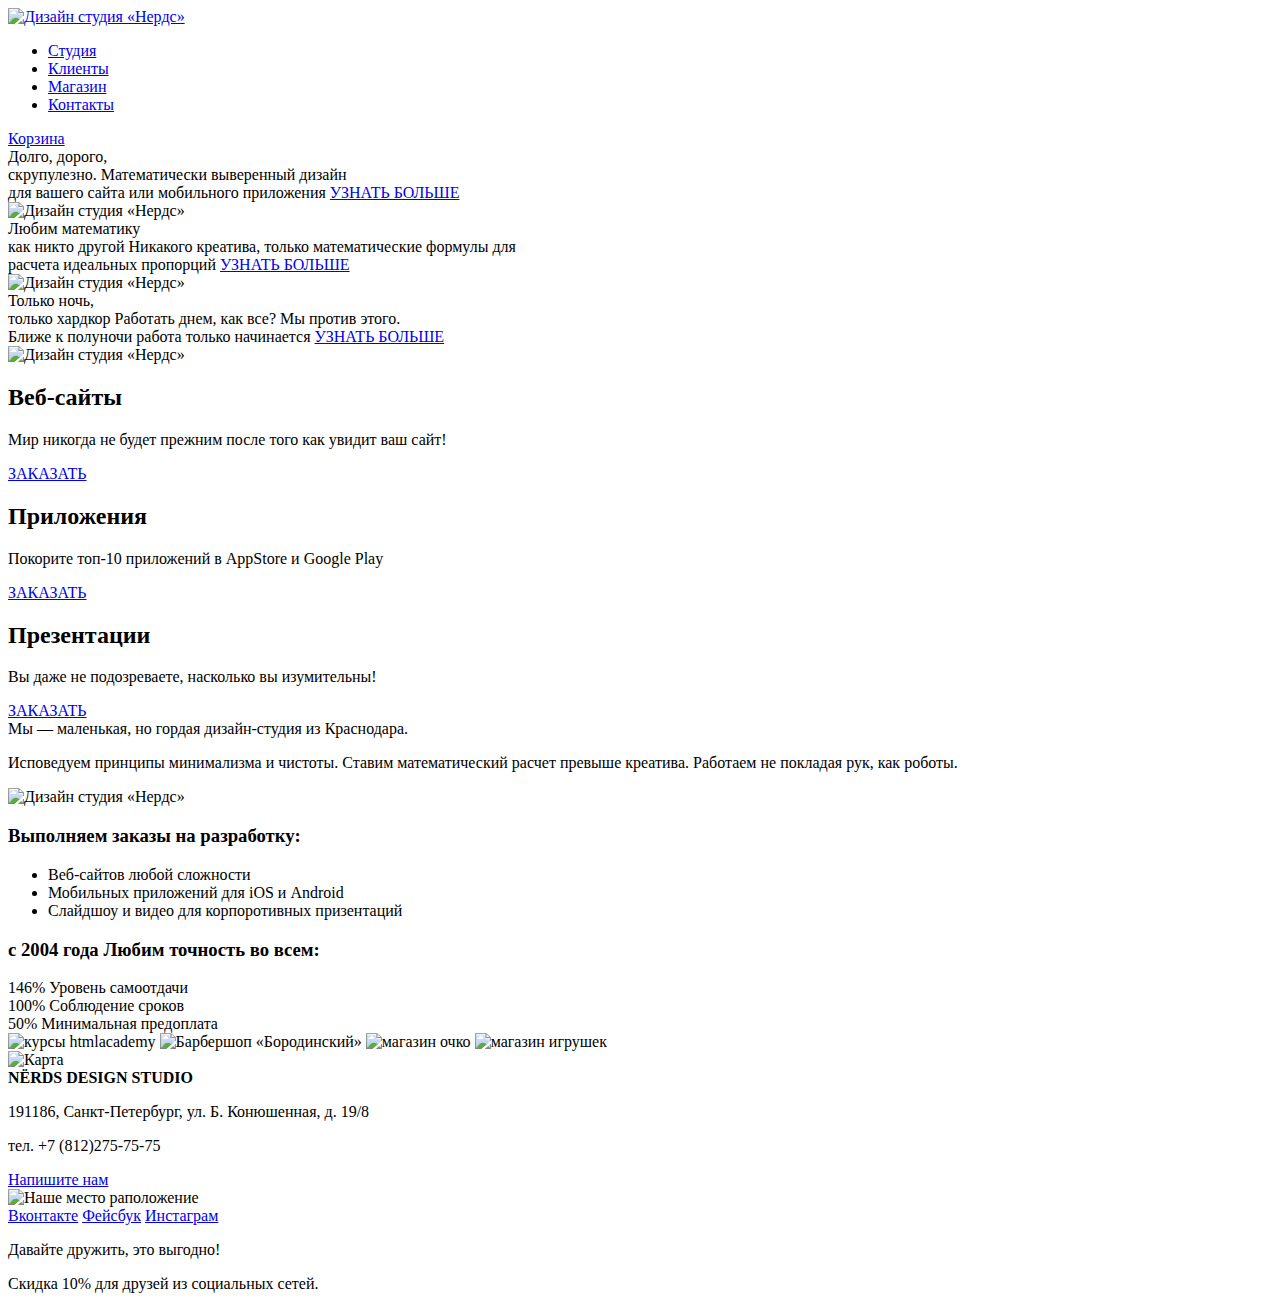
==== index.html @ 95d85dd5 "Разметка личного проекта #4 с исправлениями" ====
<!DOCTYPE html>
	<html lang="ru">
		<head>
			<meta charset="utf-8">
			<title>Нердс</title>
		</head>
		<body>


			<header class="main-header"> 
        <div class="conteiner">
          <div class="main-header-top">
            <div class="catalog-logo">
              <a href="#">
                <img src="img/main-logo.png" width="160" height="65" alt="Дизайн студия «Нердс»">
              </a>

            </div>
            <nav class="main-navigation"> 
              <ul>
                <li>
                  <a href="#">Студия </a>
                </li>
                <li>
                  <a href="#">Клиенты</a>
                </li>
                <li>
                  <a href="#"> Магазин</a>
                </li>
                <li>
                  <a href="#">Контакты </a>
                </li>
              </ul>         
            </nav>
            <a class="header-basket basket" href="#">
              <span>Корзина</span>
            </a>                     
          </div>

          <div class="main-header-bottom">
            <div class="header-slider slider">
              <div class="slider-item">
                <div class="slider-text"> 
                  <span class="index-content-title" >Долго, дорого, <br> скрупулезно.</span>
                  <span class="" >Математически выверенный дизайн <br>  для вашего сайта или мобильного приложения</span>
                  <a class="btn" href="#">УЗНАТЬ БОЛЬШЕ</a>                 
                </div>
                <div class="slider-img">
                  <img src="img/main-header.png" width="760" height="431" alt="Дизайн студия «Нердс»">
                </div>
              </div> 

              <div class="slider-item">
                <div class="slider-text"> 
                  <span class="index-content-title" >Любим математику <br> как никто другой</span>
                  <span class="" >Никакого креатива, только математические формулы  для <br> расчета идеальных пропорций</span>
                  <a class="btn" href="#">УЗНАТЬ БОЛЬШЕ</a>                 
                </div>
                <div class="slider-img">
                  <img src="img/main-header.png" width="760" height="431" alt="Дизайн студия «Нердс»">
                </div>
              </div>

              <div class="slider-item">
                <div class="slider-text"> 
                  <span class="index-content-title" >Только ночь, <br> только хардкор</span>
                  <span class="" >Работать днем, как все? Мы против этого. <br> Ближе к полуночи работа только начинается</span>
                  <a class="btn" href="#">УЗНАТЬ БОЛЬШЕ</a>                 
                </div>
                <div class="slider-img">
                  <img src="img/main-header.png" width="760" height="431" alt="Дизайн студия «Нердс»">
                </div>
              </div>
            </div>                       
          </div>  

        </div>
      </header>

   


			<main class="content">
        <div class="container">

        <div class="features">
          <div class="features-item">
            <h2 class="features-title">Веб-сайты</h2>
            <p class="features-content">Мир никогда не будет прежним после того как увидит ваш сайт!</p> 
            <a class="btn" href="#">ЗАКАЗАТЬ</a>
          </div>
          <div class="features-item">
            <h2 class="features-title">Приложения</h2>
            <p class="features-content">Покорите топ-10 приложений в AppStore и Google Play</p>
            <a class="btn" href="#">ЗАКАЗАТЬ</a>
          </div>
          <div class="features-item">
            <h2 class="features-title">Презентации</h2>
            <p class="features-content">Вы даже не подозреваете,  насколько вы изумительны!</p>
            <a class="btn" href="#">ЗАКАЗАТЬ</a>
          </div>
         </div>

        <div class="promotion">

          <div class="promotion-top">
            <div class="promotion-top-left">
              <span class="promotion-title">Мы — маленькая, но гордая дизайн-студия из Краснодара.</span>
              <p class="promotion-text">Исповедуем принципы минимализма и чистоты. Ставим математический расчет превыше креатива. Работаем не покладая рук, как роботы.</p>
            </div>
            <div class="promotion-top-right  img-logo">
              <img src="img/creative-logo.png" width="360" height="208" alt="Дизайн студия «Нердс»">              
            </div> 
          </div>

          <div class="promotion-bottom">

            <div class="promotion-bottom-left">
              <h3 class="promotion-bottom-title">Выполняем заказы на разработку: </h3>
              <ul class="promotion-bottom-characteristics">
                <li>Веб-сайтов любой сложности   </li>
                <li>Мобильных приложений для iOS и Android</li>
                <li>Слайдшоу и видео для корпоротивных призентаций</li>
              </ul>               
            </div>

            <div class="promotion-bottom-right">  
              <h3 class="promotion-bottom-title">с 2004 года Любим точность во всем:</h3>
              <div class="promotion-bottom-statistics">
                <div class="statistics-item">
                  <span class="statistics-digit">146%</span>
                  <span class="statistics-text">Уровень самоотдачи</span>
                </div>
                <div class="statistics-item">
                  <span class="statistics-digit">100%</span>
                  <span class="statistics-text">Соблюдение  сроков</span>
                </div>
                <div class="statistics-item">
                  <span class="statistics-digit">50%</span>
                  <span class="statistics-text">Минимальная предоплата</span>
                </div>

                
              </div>
            </div> 

          </div>

        </div>

        <div class="projects">          
            <img src="img/htmlacademy.png" alt="курсы htmlacademy" width="260" height="180">    
          
            <img src="img/borodinski.png" alt="Барбершоп «Бородинский»" width="260" height="180">          
          
            <img src="img/pink.png" alt="магазин очко" width="260" height="180">         
         
            <img src="img/mishka.png" alt="магазин игрушек" width="260" height="180">
         
        </div>
        

				</div>
    	</main>


			<footer class="main-footer">
        <div class="main-footer-top">
          <div class="footer-map">
            <img src="img/foto17" alt="Карта" width="1440" height="415">
          </div> 
          <div class="footer-adresse">
            <div class="conteiner">
              <b class="footer-adresse-name">NЁRDS DESIGN STUDIO</b>
              <p class="footer-adresse-street">191186, Санкт-Петербург,  ул. Б. Конюшенная, д. 19/8</p>
              <p class="footer-adresse-phone">  тел. +7 (812)275-75-75</p>
              <a href="#" class="btn">Напишите нам</a>
            </div>
          </div>
          <div class="footer-mark">
            <img src="img/foto100" alt="Наше место раположение" width="155" height="190">
          </div>        
        </div>

        <div class="main-footer-bottom">
          <div class="container">     
             <div class="footer-social">        
                <a class="social-btn social-btn-vk" href="#">Вконтакте</a>
                <a class="social-btn social-btn-fb" href="#">Фейсбук</a>
                <a class="social-btn social-btn-inst" href="#">Инстаграм</a>
             </div>
             <div class="footer-tagline">
                <p>Давайте дружить, это выгодно!</p>
                <p>Скидка 10% для друзей из социальных сетей.</p>           
             </div>
          </div>
        </div>
      </footer>

		</body>
	</html>
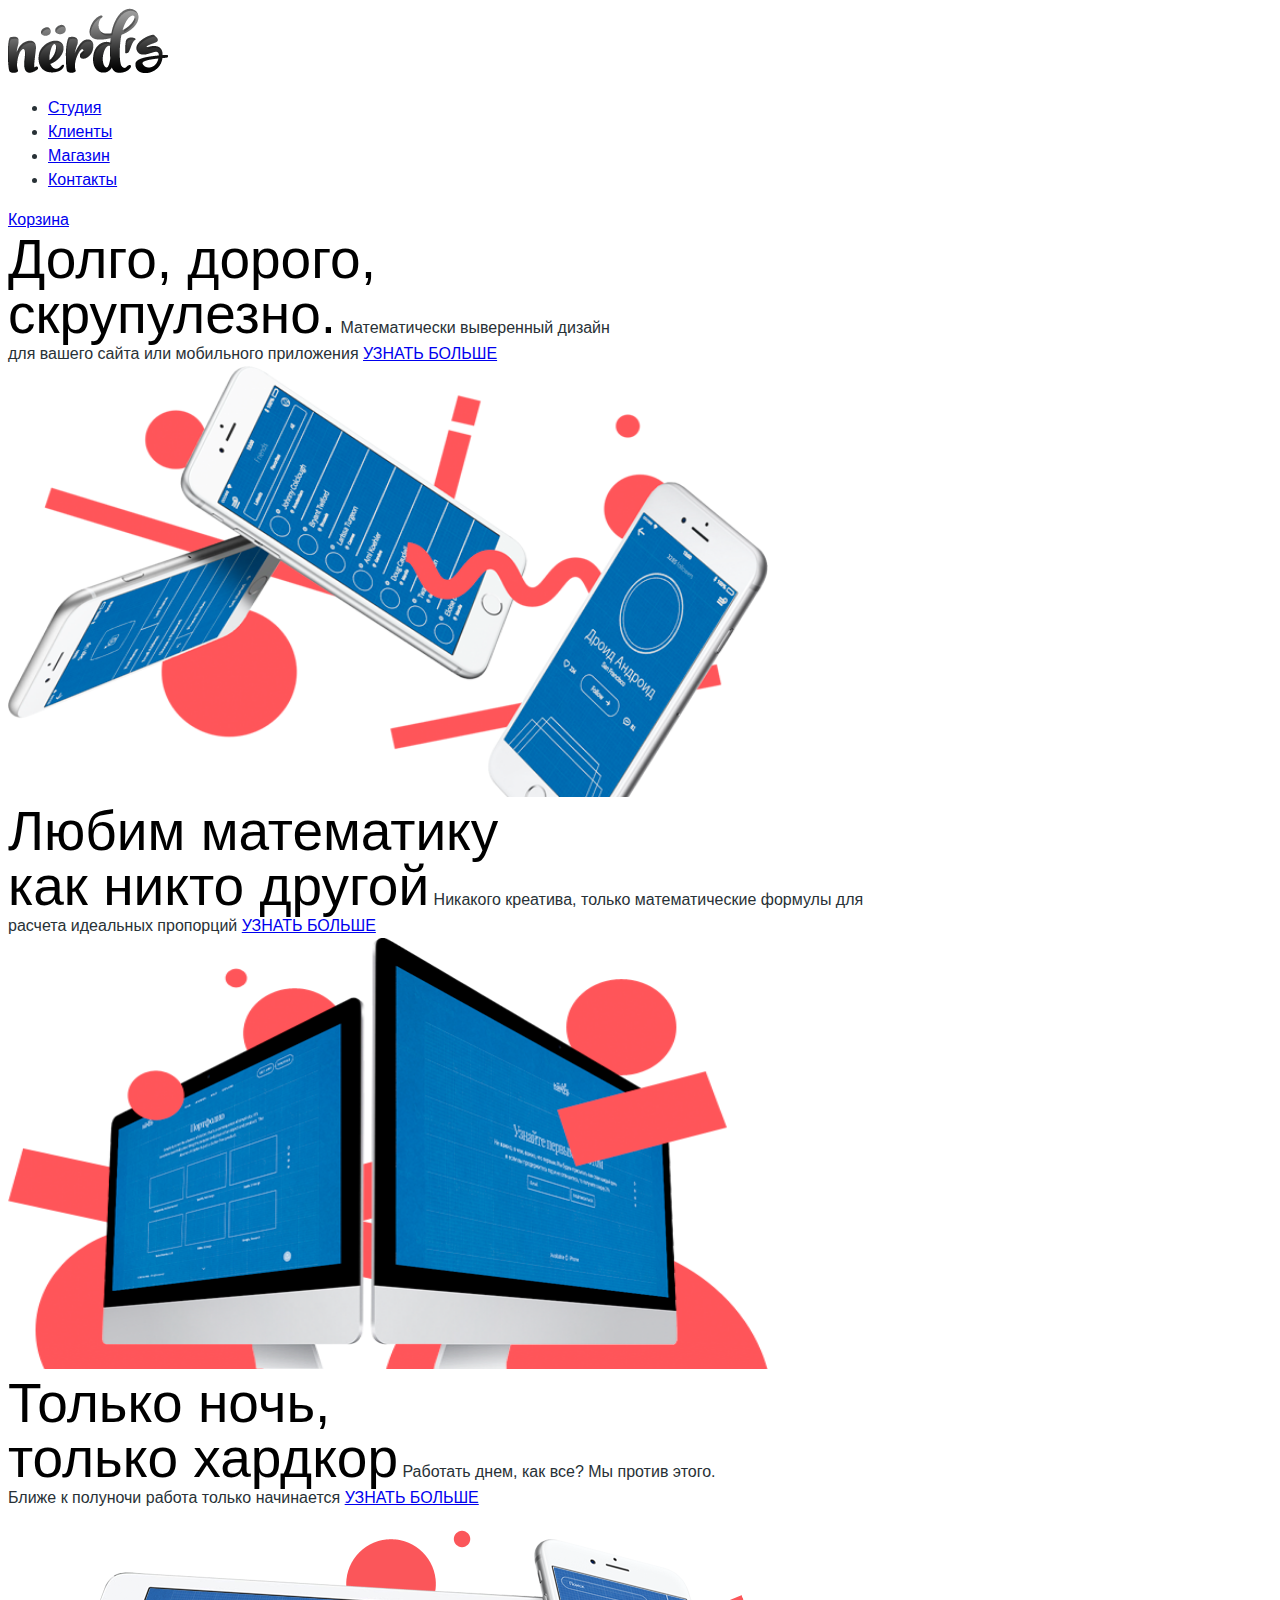
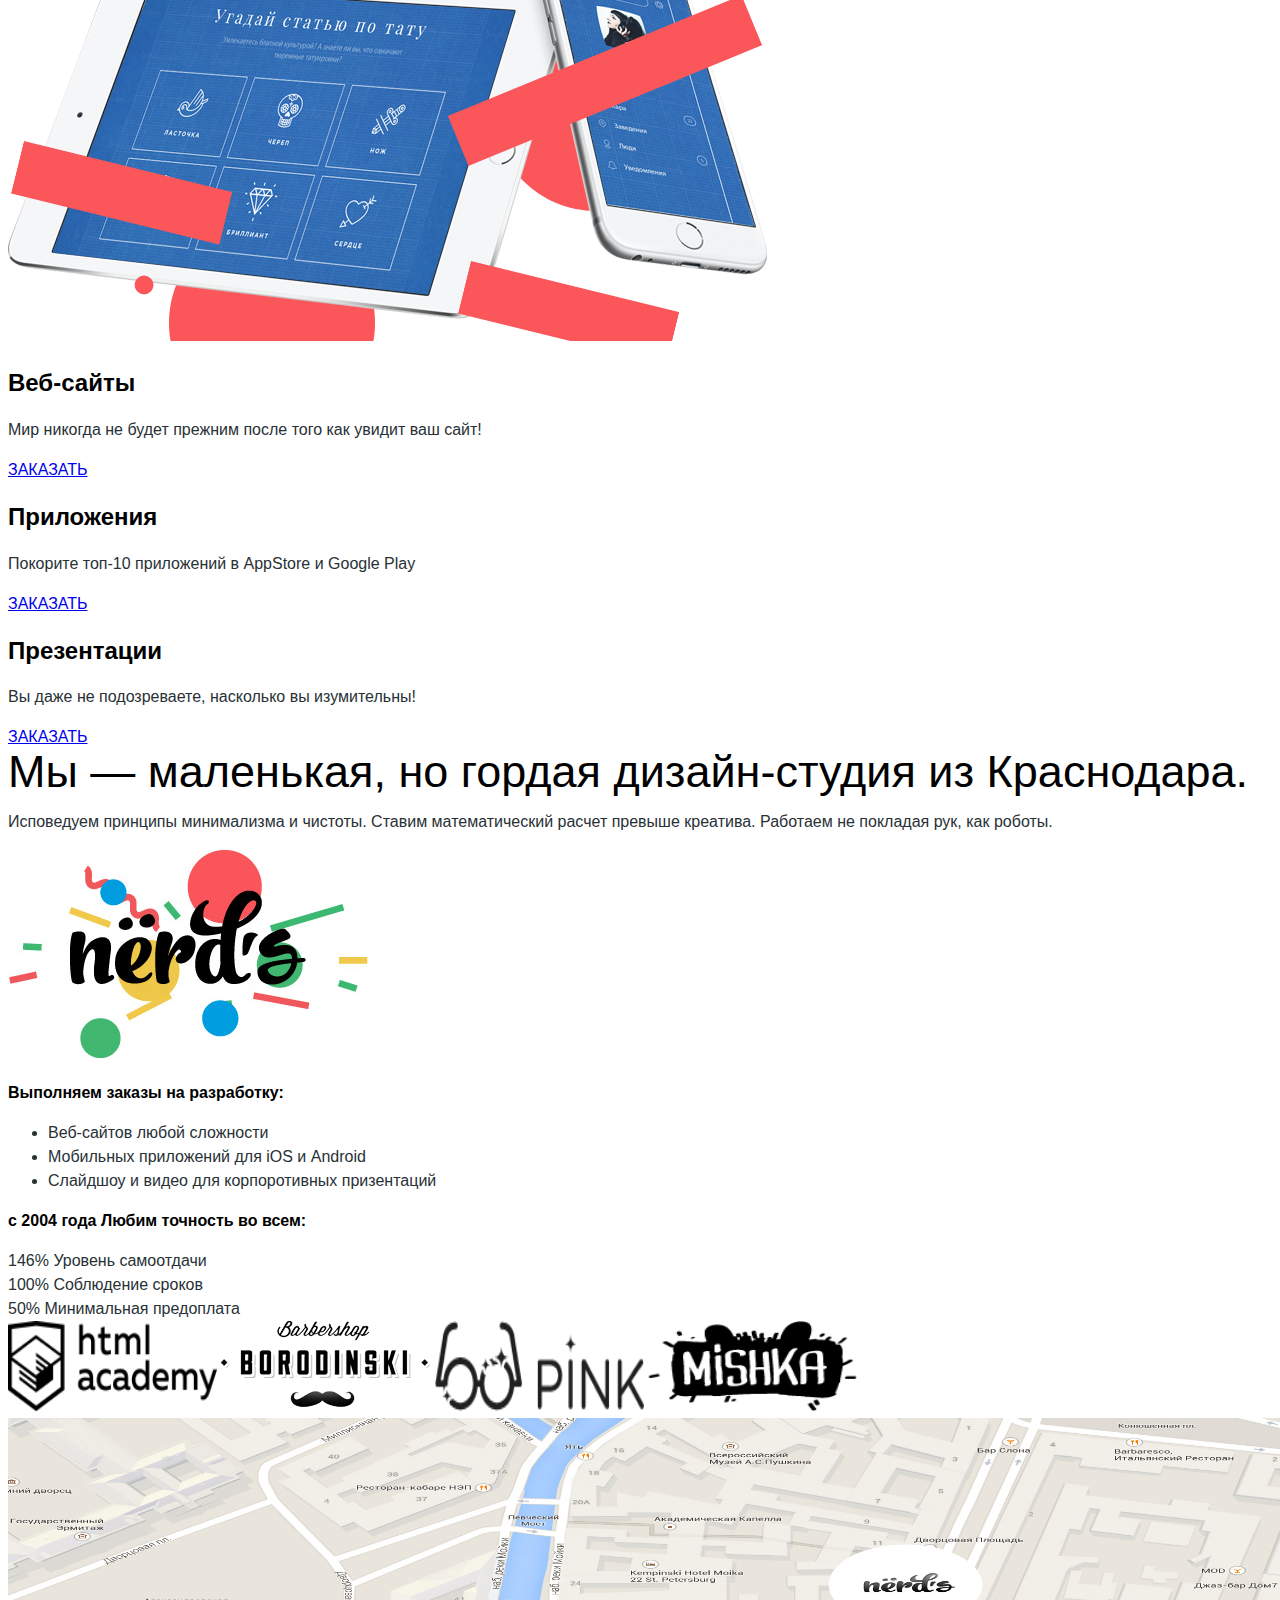
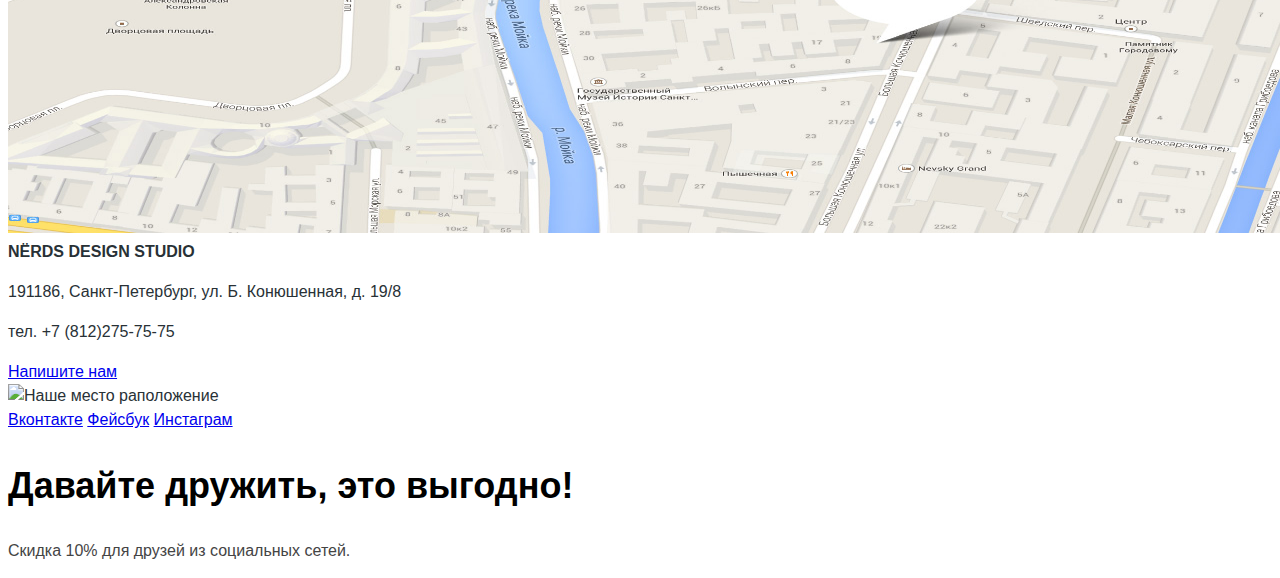
==== commit 2c800670: "Работа с графикой и текстовыми стилями личного проекта" ====
--- a/index.html
+++ b/index.html
@@ -3,6 +3,7 @@
 		<head>
 			<meta charset="utf-8">
 			<title>Нердс</title>
+      <link rel="stylesheet"  href="css/style.css">
 		</head>
 		<body>
 
@@ -12,14 +13,14 @@
           <div class="main-header-top">
             <div class="catalog-logo">
               <a href="#">
-                <img src="img/main-logo.png" width="160" height="65" alt="Дизайн студия «Нердс»">
+                <img src="img/nerds-logo.png" width="160" height="65" alt="Дизайн студия «Нердс»">
               </a>
 
             </div>
             <nav class="main-navigation"> 
               <ul>
                 <li>
-                  <a href="#">Студия </a>
+                  <a href="#">Студия</a>
                 </li>
                 <li>
                   <a href="#">Клиенты</a>
@@ -46,7 +47,7 @@
                   <a class="btn" href="#">УЗНАТЬ БОЛЬШЕ</a>                 
                 </div>
                 <div class="slider-img">
-                  <img src="img/main-header.png" width="760" height="431" alt="Дизайн студия «Нердс»">
+                  <img src="img/slide1.png" width="760" height="431" alt="Дизайн студия «Нердс»">
                 </div>
               </div> 
 
@@ -57,7 +58,7 @@
                   <a class="btn" href="#">УЗНАТЬ БОЛЬШЕ</a>                 
                 </div>
                 <div class="slider-img">
-                  <img src="img/main-header.png" width="760" height="431" alt="Дизайн студия «Нердс»">
+                  <img src="img/slide2.png" width="760" height="431" alt="Дизайн студия «Нердс»">
                 </div>
               </div>
 
@@ -68,7 +69,7 @@
                   <a class="btn" href="#">УЗНАТЬ БОЛЬШЕ</a>                 
                 </div>
                 <div class="slider-img">
-                  <img src="img/main-header.png" width="760" height="431" alt="Дизайн студия «Нердс»">
+                  <img src="img/slide3.png" width="760" height="431" alt="Дизайн студия «Нердс»">
                 </div>
               </div>
             </div>                       
@@ -103,30 +104,30 @@
 
         <div class="promotion">
 
-          <div class="promotion-top">
-            <div class="promotion-top-left">
+          <div class="promotion-row1">
+            <div class="promotion-row1-left">
               <span class="promotion-title">Мы — маленькая, но гордая дизайн-студия из Краснодара.</span>
               <p class="promotion-text">Исповедуем принципы минимализма и чистоты. Ставим математический расчет превыше креатива. Работаем не покладая рук, как роботы.</p>
             </div>
-            <div class="promotion-top-right  img-logo">
-              <img src="img/creative-logo.png" width="360" height="208" alt="Дизайн студия «Нердс»">              
+            <div class="promotion-row1-right  img-logo">
+              <img src="img/nerds-illustration.png" width="360" height="208" alt="Дизайн студия «Нердс»">              
             </div> 
           </div>
 
-          <div class="promotion-bottom">
-
-            <div class="promotion-bottom-left">
-              <h3 class="promotion-bottom-title">Выполняем заказы на разработку: </h3>
-              <ul class="promotion-bottom-characteristics">
+          <div class="promotion-row2">
+
+            <div class="promotion-row2-left">
+              <h3 class="promotion-row2-title">Выполняем заказы на разработку: </h3>
+              <ul class="promotion-row2-characteristics">
                 <li>Веб-сайтов любой сложности   </li>
                 <li>Мобильных приложений для iOS и Android</li>
                 <li>Слайдшоу и видео для корпоротивных призентаций</li>
               </ul>               
             </div>
 
-            <div class="promotion-bottom-right">  
-              <h3 class="promotion-bottom-title">с 2004 года Любим точность во всем:</h3>
-              <div class="promotion-bottom-statistics">
+            <div class="promotion-row2-right">  
+              <h3 class="promotion-row2-title">с 2004 года Любим точность во всем:</h3>
+              <div class="promotion-row2-statistics">
                 <div class="statistics-item">
                   <span class="statistics-digit">146%</span>
                   <span class="statistics-text">Уровень самоотдачи</span>
@@ -149,13 +150,13 @@
         </div>
 
         <div class="projects">          
-            <img src="img/htmlacademy.png" alt="курсы htmlacademy" width="260" height="180">    
+            <img src="img/logo-1.png" alt="курсы htmlacademy" width="209" height="90">    
           
-            <img src="img/borodinski.png" alt="Барбершоп «Бородинский»" width="260" height="180">          
+            <img src="img/logo-2.png" alt="Барбершоп «Бородинский»" width="209" height="90">        
           
-            <img src="img/pink.png" alt="магазин очко" width="260" height="180">         
+            <img src="img/logo-3.png" alt="магазин очко" width="209" height="90">         
          
-            <img src="img/mishka.png" alt="магазин игрушек" width="260" height="180">
+            <img src="img/logo-4.png" alt="магазин игрушек" width="209" height="90">
          
         </div>
         
@@ -167,7 +168,7 @@
 			<footer class="main-footer">
         <div class="main-footer-top">
           <div class="footer-map">
-            <img src="img/foto17" alt="Карта" width="1440" height="415">
+            <img src="img/map.jpg" alt="Карта" width="1440" height="415">
           </div> 
           <div class="footer-adresse">
             <div class="conteiner">
@@ -190,8 +191,8 @@
                 <a class="social-btn social-btn-inst" href="#">Инстаграм</a>
              </div>
              <div class="footer-tagline">
-                <p>Давайте дружить, это выгодно!</p>
-                <p>Скидка 10% для друзей из социальных сетей.</p>           
+                <p class="tagline-row1">Давайте дружить, это выгодно!</p>
+                <p class="tagline-row2">Скидка 10% для друзей из социальных сетей.</p>           
              </div>
           </div>
         </div>
--- a/css/style.css
+++ b/css/style.css
@@ -0,0 +1,76 @@
+body {
+	font-size: 16px; 
+	line-height: 24px;
+	color: rgb(40, 49, 54);
+	font-weight: normal;
+	font-family: Roboto, sans-serif;
+
+}
+
+.index-content-title {
+	font-size: 55px;
+	line-height: 55px;
+	color: rgb(0, 0, 0);
+	font-weight: medium;	
+}
+
+
+.features-title{
+	font-size: 24px; 
+	line-height: 30px;
+	color: rgb(0, 0, 0);
+	font-weight: bold;
+}
+
+.promotion-title {
+	font-size: 45px; 
+	line-height: 45px;
+	color: rgb(0, 0, 0);
+	font-weight: medium;
+}
+
+.promotion-row2-title {
+	font-size: 16px; 
+	line-height: 24px;
+	color: rgb(0, 0, 0);
+	font-weight: bold;
+}
+
+.tagline-row1 {
+	font-size: 36px; 
+	line-height: 36px;
+	color: rgb(0, 0, 0);
+	font-weight: bold;
+}
+
+.tagline-row2 {
+	line-height: 22px;
+	color: rgb(68, 68, 68);
+	
+}
+
+.catalog-title {
+	font-size: 55px; 
+	line-height: 55px;
+	color: rgb(0, 0, 0);
+	font-weight: medium;
+}
+
+.filter-title {
+	font-size: 18px; 
+	line-height: 30px;
+	color: rgb(0, 0, 0);
+	font-weight: bold;
+}
+
+.sorting-title {
+	font-size: 18px; 
+	line-height: 18px;
+	color: rgb(0, 0, 0);
+	font-weight: bold;
+}
+
+
+
+
+
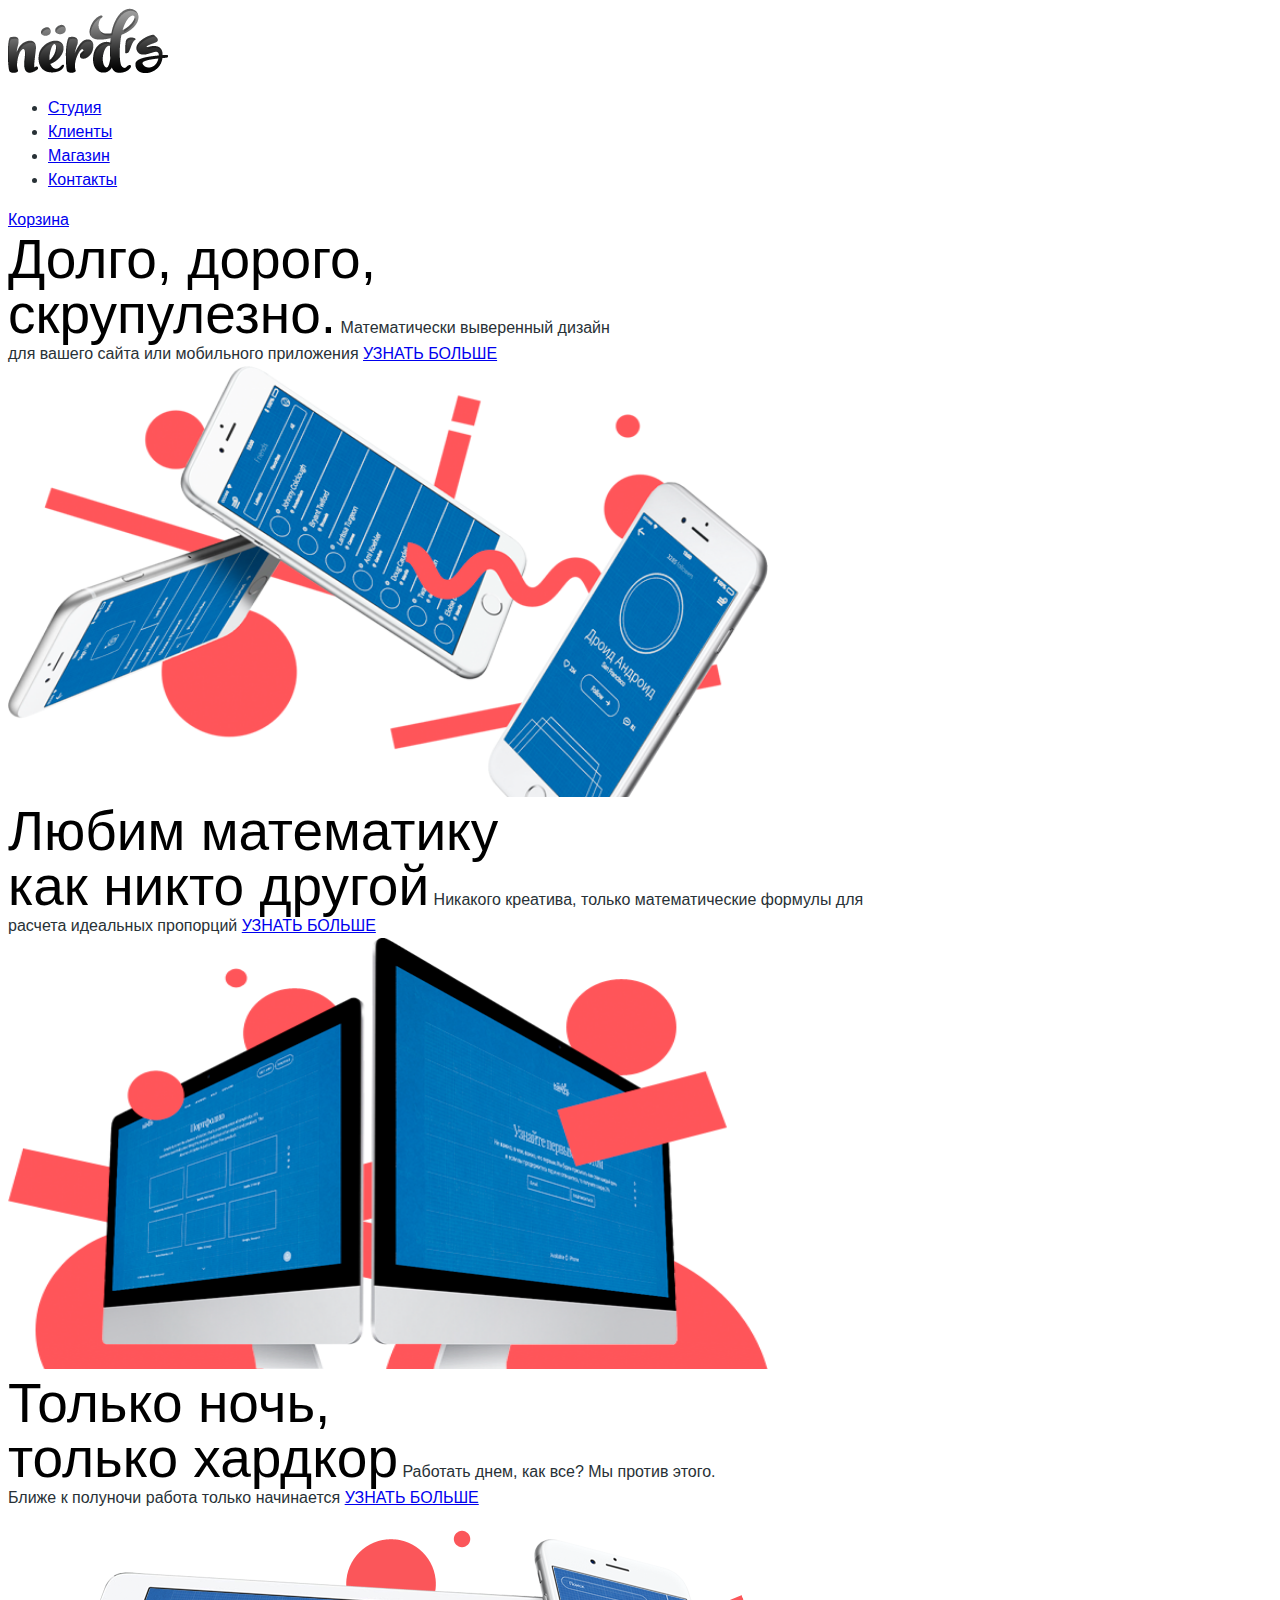
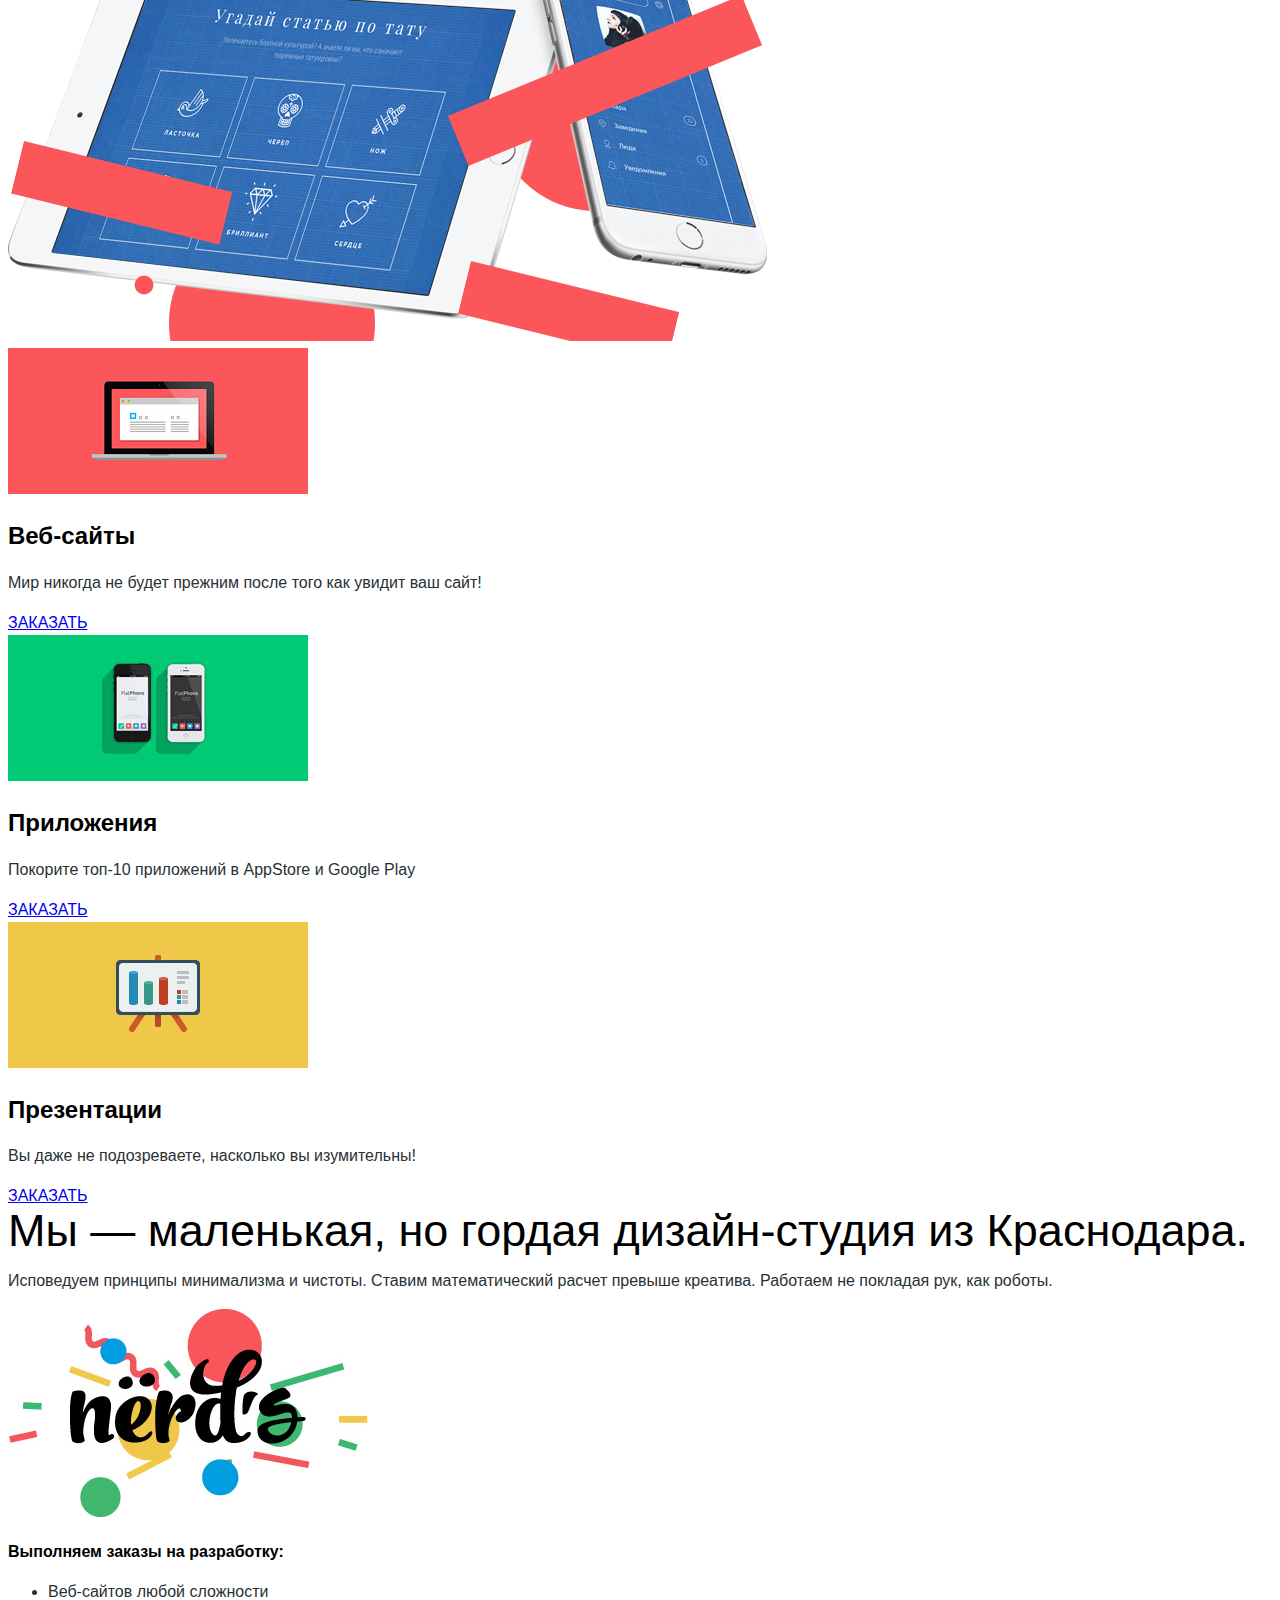
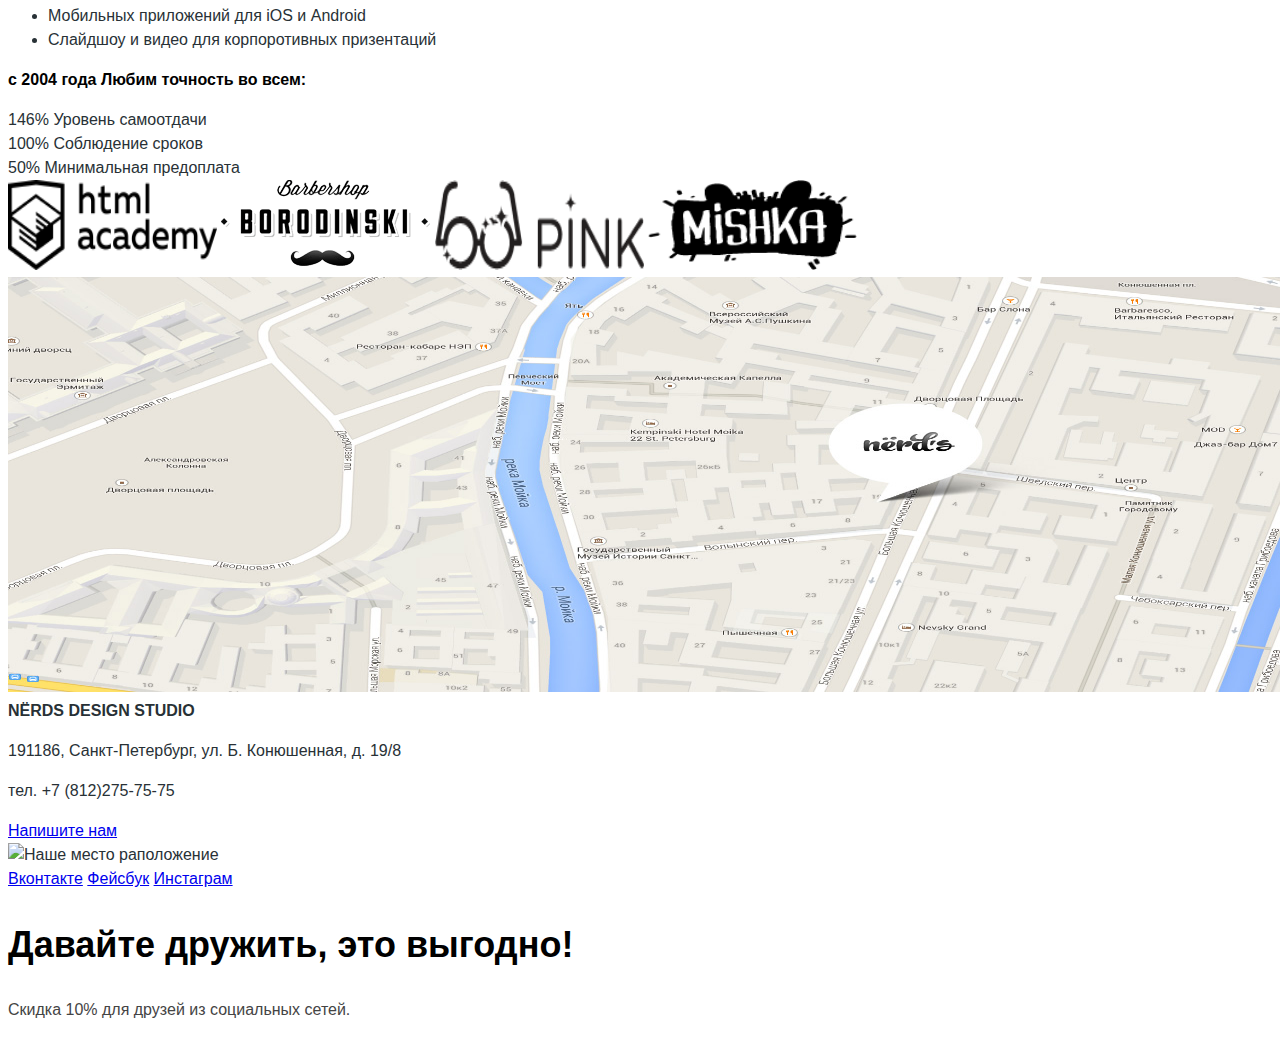
==== commit 57a43b14: "Исправления после косультации 29.04.17" ====
--- a/index.html
+++ b/index.html
@@ -9,7 +9,7 @@
 
 
 			<header class="main-header"> 
-        <div class="conteiner">
+        <div class="container">
           <div class="main-header-top">
             <div class="catalog-logo">
               <a href="#">
@@ -86,16 +86,19 @@
 
         <div class="features">
           <div class="features-item">
+            <img src="img/illustration-1.jpg"  width="300" height="146" alt="Веб-сайты" >
             <h2 class="features-title">Веб-сайты</h2>
             <p class="features-content">Мир никогда не будет прежним после того как увидит ваш сайт!</p> 
             <a class="btn" href="#">ЗАКАЗАТЬ</a>
           </div>
           <div class="features-item">
+            <img src="img/illustration-2.jpg"  width="300" height="146" alt="Приложения" >
             <h2 class="features-title">Приложения</h2>
             <p class="features-content">Покорите топ-10 приложений в AppStore и Google Play</p>
             <a class="btn" href="#">ЗАКАЗАТЬ</a>
           </div>
           <div class="features-item">
+            <img src="img/illustration-3.jpg"  width="300" height="146" alt="Презентации" >
             <h2 class="features-title">Презентации</h2>
             <p class="features-content">Вы даже не подозреваете,  насколько вы изумительны!</p>
             <a class="btn" href="#">ЗАКАЗАТЬ</a>
@@ -104,30 +107,30 @@
 
         <div class="promotion">
 
-          <div class="promotion-row1">
-            <div class="promotion-row1-left">
-              <span class="promotion-title">Мы — маленькая, но гордая дизайн-студия из Краснодара.</span>
+          <div class="promotion-row">
+            <div class="promotion-left">
+              <span class="promotion-aboutus">Мы — маленькая, но гордая дизайн-студия из Краснодара.</span>
               <p class="promotion-text">Исповедуем принципы минимализма и чистоты. Ставим математический расчет превыше креатива. Работаем не покладая рук, как роботы.</p>
             </div>
-            <div class="promotion-row1-right  img-logo">
+            <div class="promotion-right  img-logo">
               <img src="img/nerds-illustration.png" width="360" height="208" alt="Дизайн студия «Нердс»">              
             </div> 
           </div>
 
-          <div class="promotion-row2">
-
-            <div class="promotion-row2-left">
-              <h3 class="promotion-row2-title">Выполняем заказы на разработку: </h3>
-              <ul class="promotion-row2-characteristics">
+          <div class="promotion-row">
+
+            <div class="promotion-left">
+              <h3 class="promotion-title">Выполняем заказы на разработку: </h3>
+              <ul class="promotion-characteristics">
                 <li>Веб-сайтов любой сложности   </li>
                 <li>Мобильных приложений для iOS и Android</li>
                 <li>Слайдшоу и видео для корпоротивных призентаций</li>
               </ul>               
             </div>
 
-            <div class="promotion-row2-right">  
-              <h3 class="promotion-row2-title">с 2004 года Любим точность во всем:</h3>
-              <div class="promotion-row2-statistics">
+            <div class="promotion-right">  
+              <h3 class="promotion-title">с 2004 года Любим точность во всем:</h3>
+              <div class="promotion-statistics">
                 <div class="statistics-item">
                   <span class="statistics-digit">146%</span>
                   <span class="statistics-text">Уровень самоотдачи</span>
@@ -170,11 +173,11 @@
           <div class="footer-map">
             <img src="img/map.jpg" alt="Карта" width="1440" height="415">
           </div> 
-          <div class="footer-adresse">
-            <div class="conteiner">
-              <b class="footer-adresse-name">NЁRDS DESIGN STUDIO</b>
-              <p class="footer-adresse-street">191186, Санкт-Петербург,  ул. Б. Конюшенная, д. 19/8</p>
-              <p class="footer-adresse-phone">  тел. +7 (812)275-75-75</p>
+          <div class="footer-address">
+            <div class="container">
+              <b class="footer-address-name">NЁRDS DESIGN STUDIO</b>
+              <p class="footer-address-street">191186, Санкт-Петербург,  ул. Б. Конюшенная, д. 19/8</p>
+              <p class="footer-address-phone">  тел. +7 (812)275-75-75</p>
               <a href="#" class="btn">Напишите нам</a>
             </div>
           </div>
--- a/css/style.css
+++ b/css/style.css
@@ -22,14 +22,14 @@
 	font-weight: bold;
 }
 
-.promotion-title {
+.promotion-aboutus {
 	font-size: 45px; 
 	line-height: 45px;
 	color: rgb(0, 0, 0);
 	font-weight: medium;
 }
 
-.promotion-row2-title {
+.promotion-title {
 	font-size: 16px; 
 	line-height: 24px;
 	color: rgb(0, 0, 0);
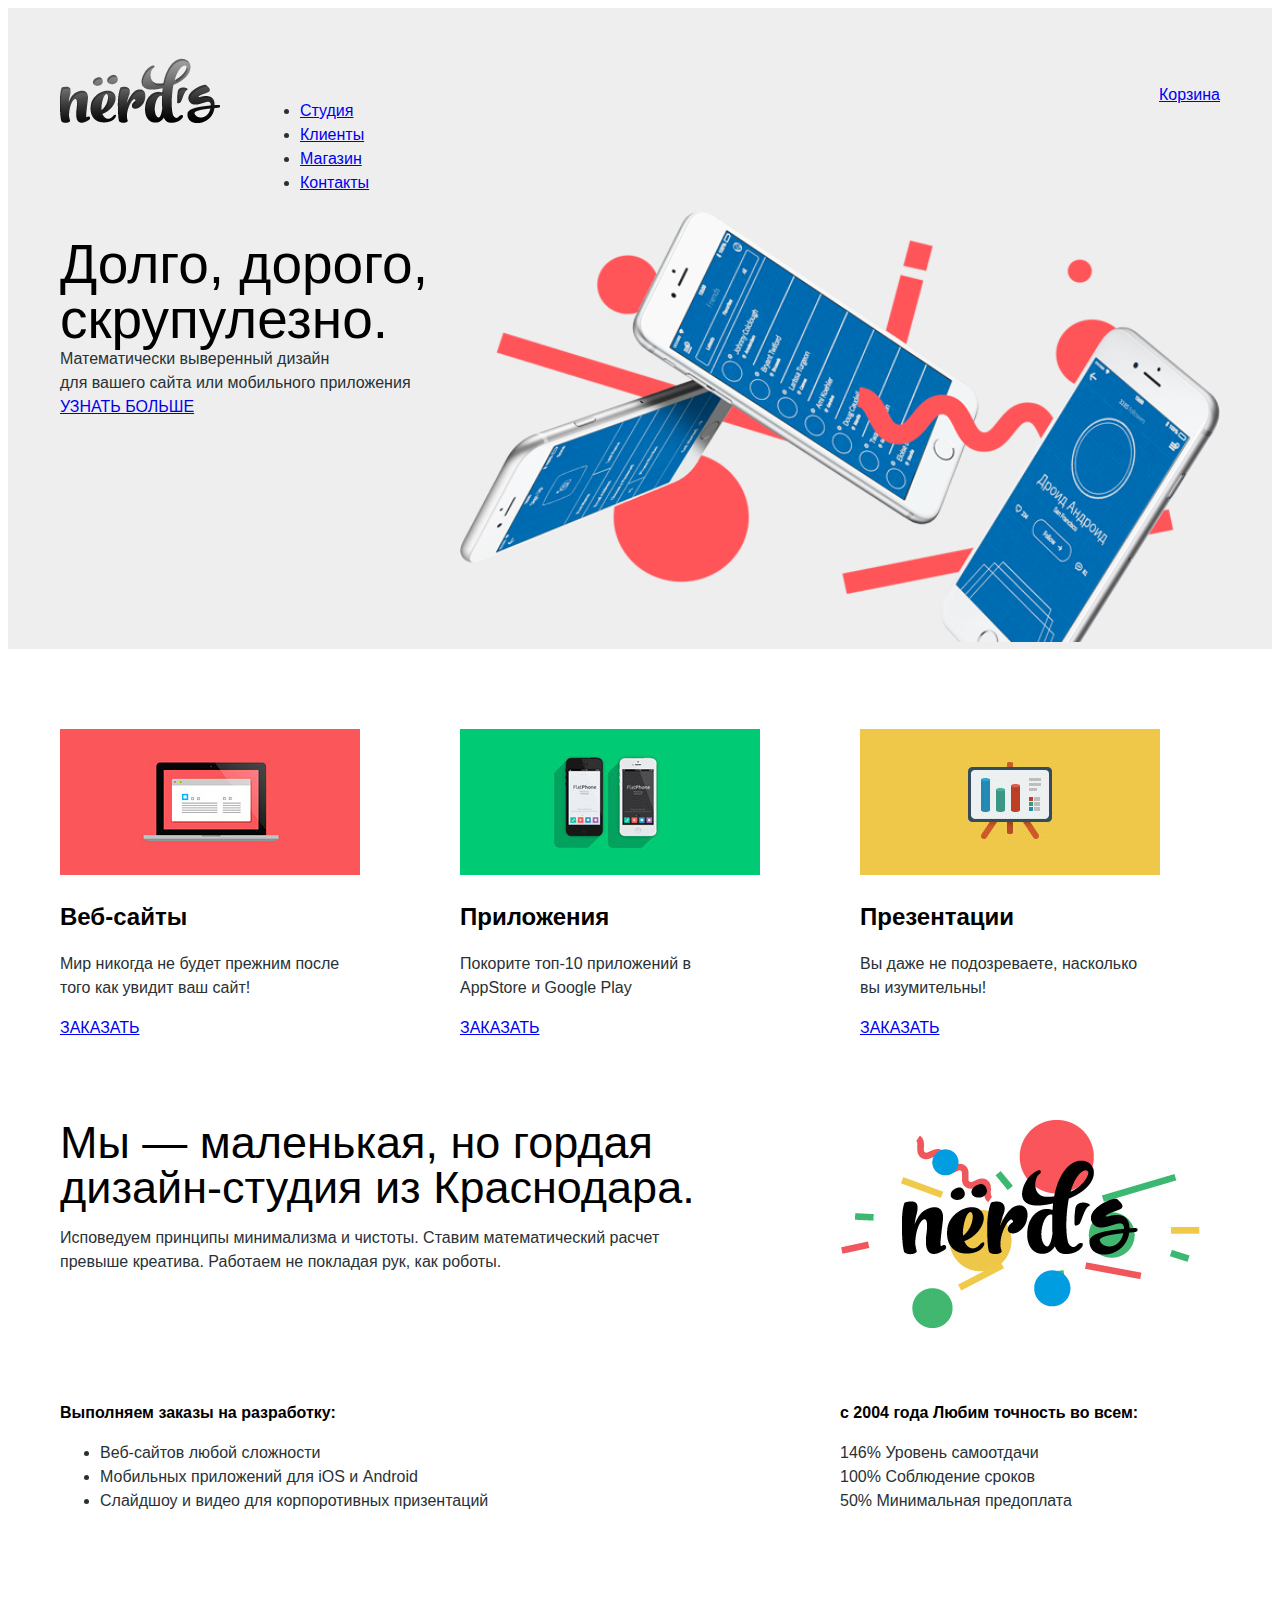
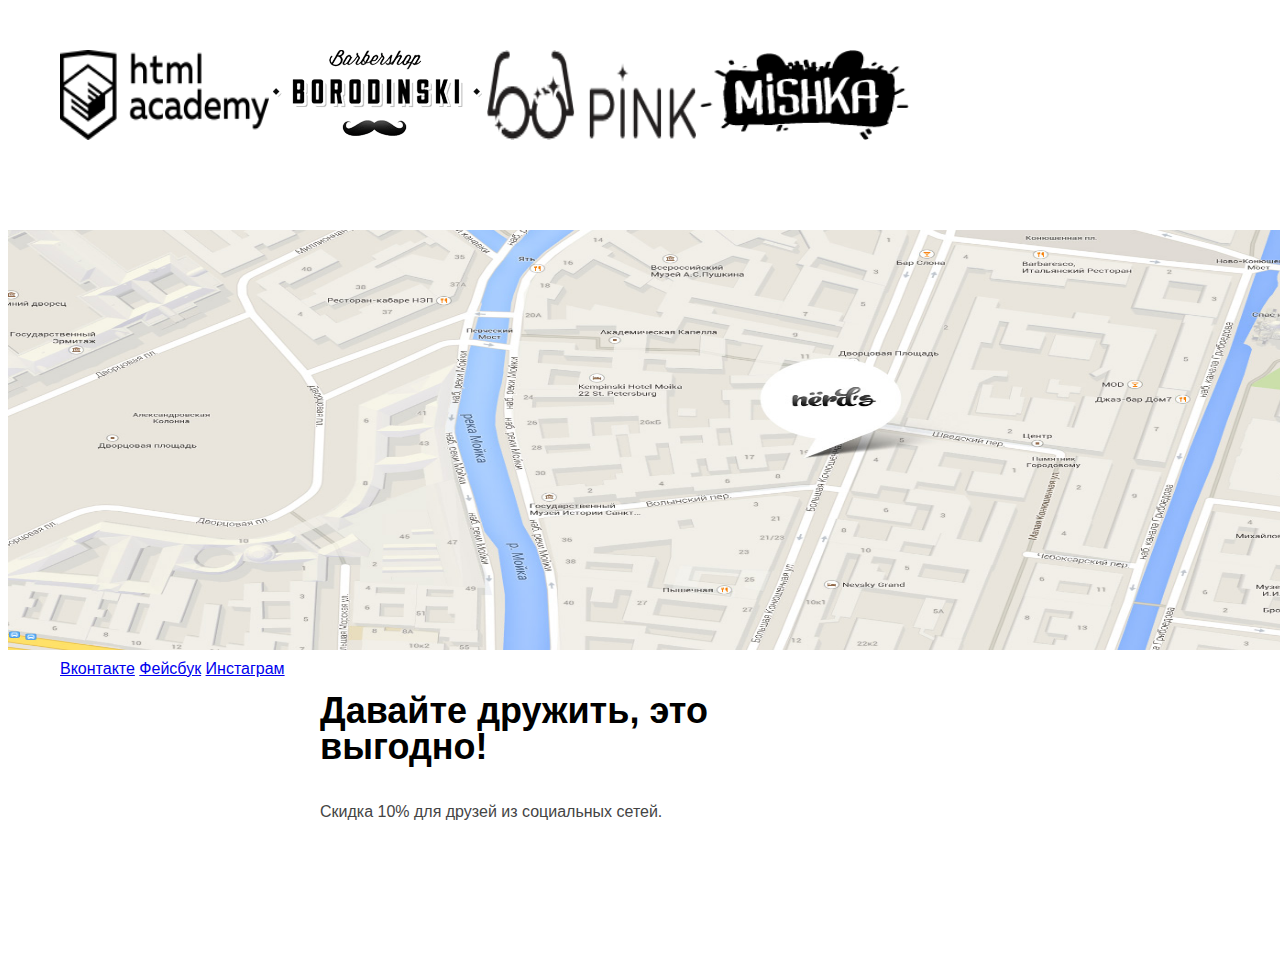
==== commit 5e70365a: "Сетка" ====
--- a/index.html
+++ b/index.html
@@ -10,19 +10,19 @@
 
 			<header class="main-header"> 
         <div class="container">
-          <div class="main-header-top">
+          <div class="main-header-top clearfix">
             <div class="catalog-logo">
               <a href="#">
                 <img src="img/nerds-logo.png" width="160" height="65" alt="Дизайн студия «Нердс»">
               </a>
-
-            </div>
+            </div>
+
             <nav class="main-navigation"> 
               <ul>
                 <li>
                   <a href="#">Студия</a>
                 </li>
-                <li>
+                 <li> 
                   <a href="#">Клиенты</a>
                 </li>
                 <li>
@@ -33,14 +33,15 @@
                 </li>
               </ul>         
             </nav>
+
             <a class="header-basket basket" href="#">
               <span>Корзина</span>
             </a>                     
           </div>
 
           <div class="main-header-bottom">
-            <div class="header-slider slider">
-              <div class="slider-item">
+             <div class="header-slider slider">  <!--нужна ли эта обвертка-->
+              <div class="slider-item clearfix">
                 <div class="slider-text"> 
                   <span class="index-content-title" >Долго, дорого, <br> скрупулезно.</span>
                   <span class="" >Математически выверенный дизайн <br>  для вашего сайта или мобильного приложения</span>
@@ -51,7 +52,7 @@
                 </div>
               </div> 
 
-              <div class="slider-item">
+              <!-- <div class="slider-item"> 
                 <div class="slider-text"> 
                   <span class="index-content-title" >Любим математику <br> как никто другой</span>
                   <span class="" >Никакого креатива, только математические формулы  для <br> расчета идеальных пропорций</span>
@@ -73,7 +74,7 @@
                 </div>
               </div>
             </div>                       
-          </div>  
+          </div>  -->
 
         </div>
       </header>
@@ -84,7 +85,7 @@
 			<main class="content">
         <div class="container">
 
-        <div class="features">
+        <div class="features clearfix">
           <div class="features-item">
             <img src="img/illustration-1.jpg"  width="300" height="146" alt="Веб-сайты" >
             <h2 class="features-title">Веб-сайты</h2>
@@ -105,7 +106,7 @@
           </div>
          </div>
 
-        <div class="promotion">
+        <div class="promotion clearfix">
 
           <div class="promotion-row">
             <div class="promotion-left">
@@ -152,7 +153,7 @@
 
         </div>
 
-        <div class="projects">          
+        <div class="projects clearfix">          
             <img src="img/logo-1.png" alt="курсы htmlacademy" width="209" height="90">    
           
             <img src="img/logo-2.png" alt="Барбершоп «Бородинский»" width="209" height="90">        
@@ -171,9 +172,9 @@
 			<footer class="main-footer">
         <div class="main-footer-top">
           <div class="footer-map">
-            <img src="img/map.jpg" alt="Карта" width="1440" height="415">
+            <img src="img/map.jpg" alt="Карта" width="1320" height="420">
           </div> 
-          <div class="footer-address">
+          <!-- <div class="footer-address"> 
             <div class="container">
               <b class="footer-address-name">NЁRDS DESIGN STUDIO</b>
               <p class="footer-address-street">191186, Санкт-Петербург,  ул. Б. Конюшенная, д. 19/8</p>
@@ -183,10 +184,10 @@
           </div>
           <div class="footer-mark">
             <img src="img/foto100" alt="Наше место раположение" width="155" height="190">
-          </div>        
-        </div>
-
-        <div class="main-footer-bottom">
+          </div>  -->      
+        </div>
+
+        <div class="main-footer-bottom clearfix">
           <div class="container">     
              <div class="footer-social">        
                 <a class="social-btn social-btn-vk" href="#">Вконтакте</a>
--- a/css/style.css
+++ b/css/style.css
@@ -71,6 +71,149 @@
 }
 
 
-
-
-
+/*Сетка*/
+
+.main-header {
+	padding-top: 50px;
+	background-color: #eeeeee; 
+}
+
+.container {
+	width: 1160px;
+	padding: 0px 20px;
+	margin: 0 auto;
+}
+
+.main-header-top {
+	width: 1160px;
+	/*min-height: 115px;*/
+
+}
+
+.catalog-logo {
+	width: 160px;
+	float: left;
+	margin-right: 40px;
+	background-color: #eeeeee; 
+}
+
+.main-navigation {
+	width: 760px;
+	float: left;
+	margin-right: 40px;
+	margin-top: 25px;
+	background-color: #eeeeee;
+}
+
+
+
+.header-basket {
+	width: 160px;
+	float: right;
+	text-align: right;
+	margin-top: 25px;
+	background-color: #eeeeee;
+}
+
+.clearfix::after {
+	content: "";
+	display: table;
+	clear: both;
+}
+
+.main-header-bottom {
+	width: 1160px;
+	/*min-height: 430px;*/
+
+}
+
+.slider-text {
+	width: 400px;
+	float: left;
+	padding-top: 26px; /*Что то не верно в макете значение 87px*/
+
+}
+
+.slider-img {
+	width: 760px;
+	float: right;
+	
+}
+
+.features {
+	padding-top: 80px; /*Что то не верно в макете значение 80px*/
+	padding-bottom: 80px;
+}
+
+.features-item {
+	width: 300px;
+	float: left;
+	margin-right: 100px;
+}
+
+.features-item:last-child {
+  margin-right: 60px;
+}
+
+.promotion-row {
+	min-height: 265px;
+}
+
+.promotion-left {
+	width: 660px;
+	float: left;
+}
+
+.promotion-right {
+	width: 380px;
+	float: right;
+}
+
+.projects {
+	min-height: 180px;
+}
+
+.main-footer {
+	padding-bottom: 84px;	
+}
+
+.main-footer-top {
+	min-height: 420px;
+}
+
+.main-footer-bottom {
+	min-height: 216px;
+}
+
+.footer-social {
+	width: 260px;
+	float: left;
+	margin-right: 140; 
+}
+
+.footer-tagline {
+	width: 560px;
+	float: left;
+}
+
+.catalog-title {
+	text-align: center;
+}
+
+.filter {
+ 	float: left;
+ 	width: 260px;
+ }
+
+.side-right {
+ 	float: right;
+ 	width: 760px;
+ }
+
+
+.goods-item {
+ 	display: inline-block;
+ 	width: 360px;
+ 	margin-right: 40px;
+ }	
+
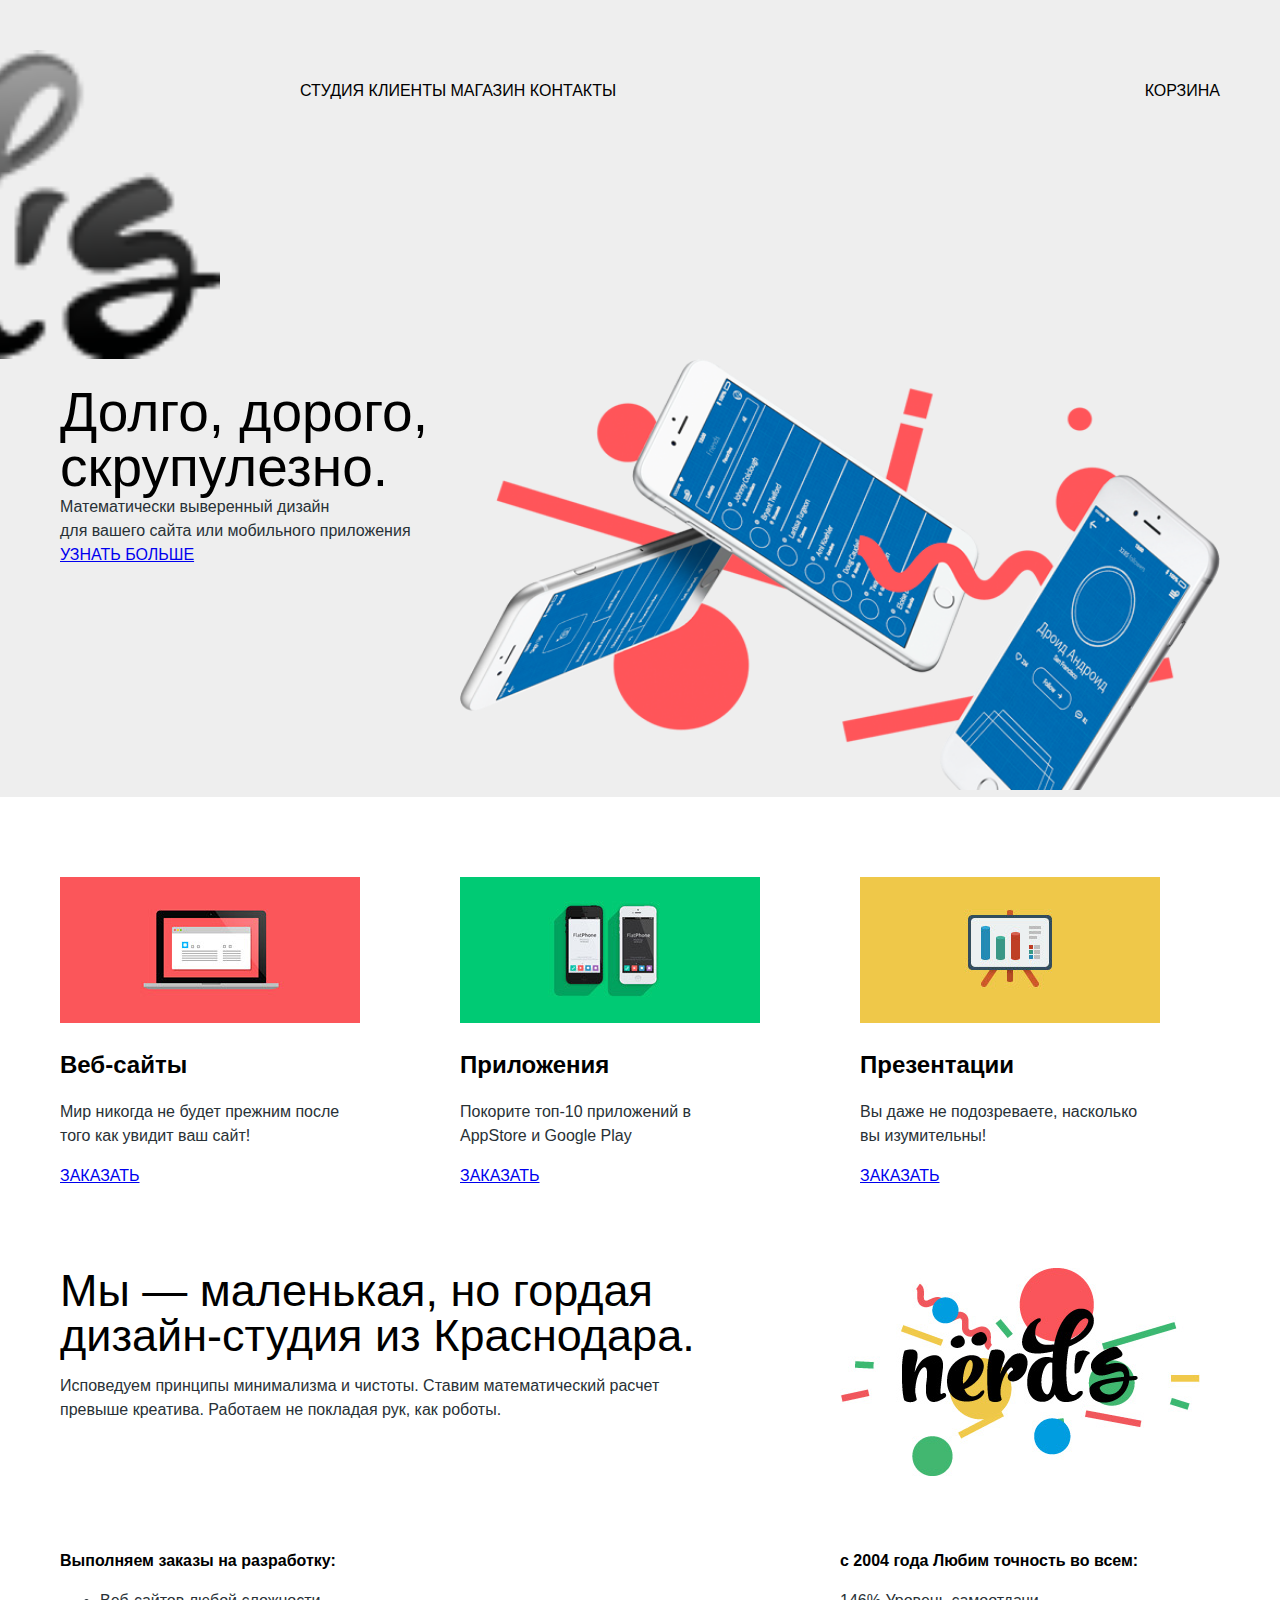
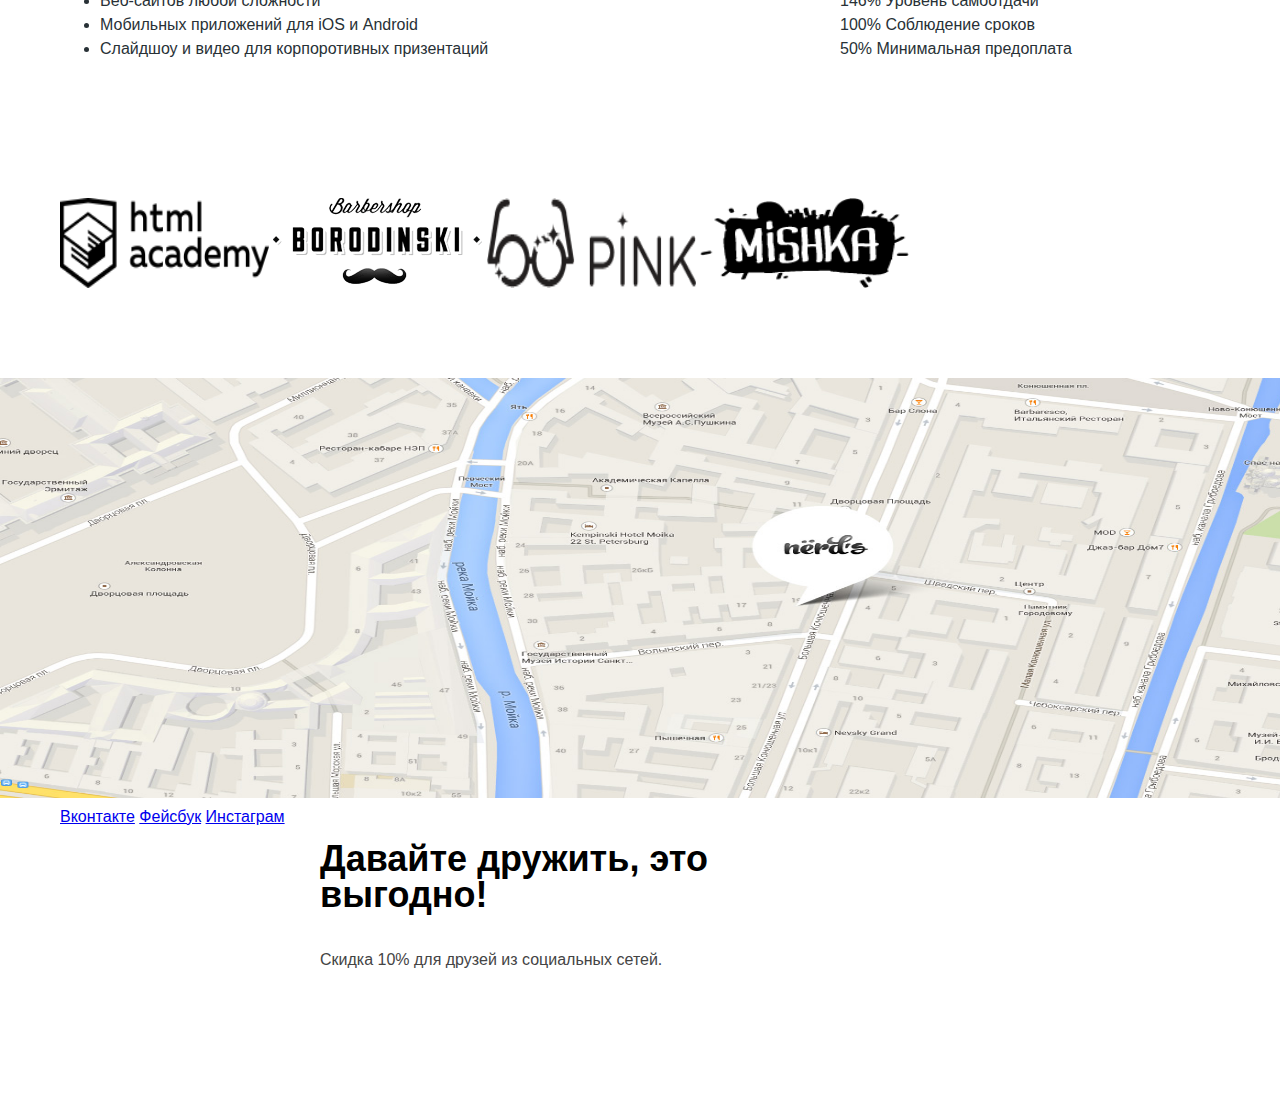
==== commit 97d8da5f: "Сетка" ====
--- a/index.html
+++ b/index.html
@@ -11,10 +11,9 @@
 			<header class="main-header"> 
         <div class="container">
           <div class="main-header-top clearfix">
+            
             <div class="catalog-logo">
-              <a href="#">
-                <img src="img/nerds-logo.png" width="160" height="65" alt="Дизайн студия «Нердс»">
-              </a>
+              <img class="slider-img" src="img/nerds-logo.png" width="160" height="65" alt="Дизайн студия «Нердс»">
             </div>
 
             <nav class="main-navigation"> 
@@ -26,7 +25,7 @@
                   <a href="#">Клиенты</a>
                 </li>
                 <li>
-                  <a href="#"> Магазин</a>
+                  <a href="catalog.html"> Магазин</a>
                 </li>
                 <li>
                   <a href="#">Контакты </a>
--- a/css/style.css
+++ b/css/style.css
@@ -3,10 +3,13 @@
 	line-height: 24px;
 	color: rgb(40, 49, 54);
 	font-weight: normal;
-	font-family: Roboto, sans-serif;
-
-}
-
+	font-family: "Roboto", sans-serif;
+	margin: 0;
+	padding: 0;	
+	min-width: 1200px;
+
+}
+ 
 .index-content-title {
 	font-size: 55px;
 	line-height: 55px;
@@ -71,13 +74,12 @@
 }
 
 
+
 /*Сетка*/
 
 .main-header {
-	padding-top: 50px;
-	background-color: #eeeeee; 
-}
-
+	background-color: #eeeeee; 	
+}
 .container {
 	width: 1160px;
 	padding: 0px 20px;
@@ -85,35 +87,71 @@
 }
 
 .main-header-top {
-	width: 1160px;
-	/*min-height: 115px;*/
-
+	padding-top: 50px;
 }
 
 .catalog-logo {
 	width: 160px;
 	float: left;
 	margin-right: 40px;
-	background-color: #eeeeee; 
 }
 
 .main-navigation {
 	width: 760px;
 	float: left;
-	margin-right: 40px;
-	margin-top: 25px;
-	background-color: #eeeeee;
-}
-
-
+	margin-top: 10px;
+}
+
+.main-navigation li {
+ 	display: inline-block;
+ 	vertical-align: top;
+    padding: 0;
+    margin: 0;
+}
+
+.main-navigation a,
+.header-basket     {              
+    display: block;
+    color: #000000;
+    text-transform: uppercase;
+    line-height: 30px;
+    font-weight: 500;
+    text-decoration: none;
+}
 
 .header-basket {
 	width: 160px;
 	float: right;
 	text-align: right;
-	margin-top: 25px;
-	background-color: #eeeeee;
-}
+	margin-top: 26px;
+    /*padding-right: 0;*/
+    /*margin-top: 17px;*/
+}
+
+ /*a .header-basket:hover {
+    color: #fb565a;
+}
+
+a .header-basket:active {
+    color: rgba(0, 0, 0, 30);
+}
+
+a .header-basket:visited {
+
+}*/
+
+.slider-img {
+	max-width:760px;
+	height: auto;
+}
+
+
+
+
+
+
+
+
 
 .clearfix::after {
 	content: "";
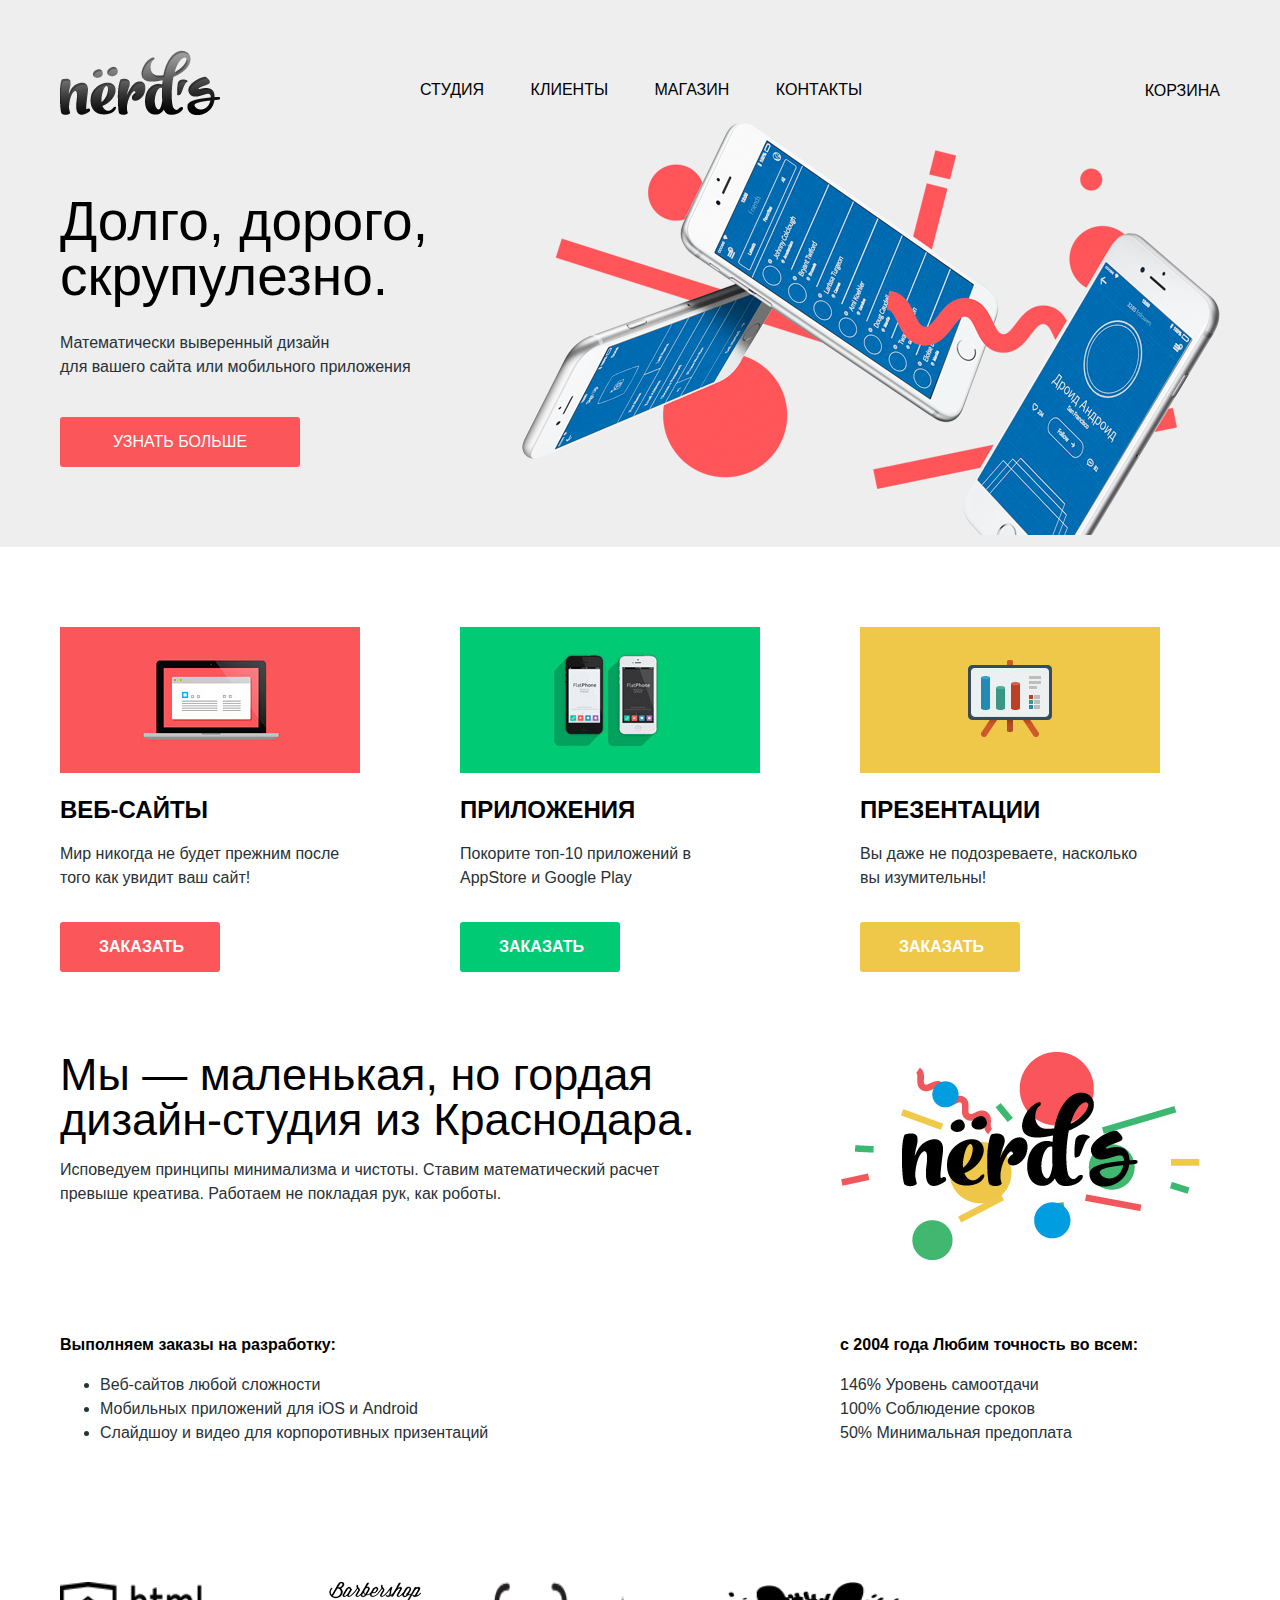
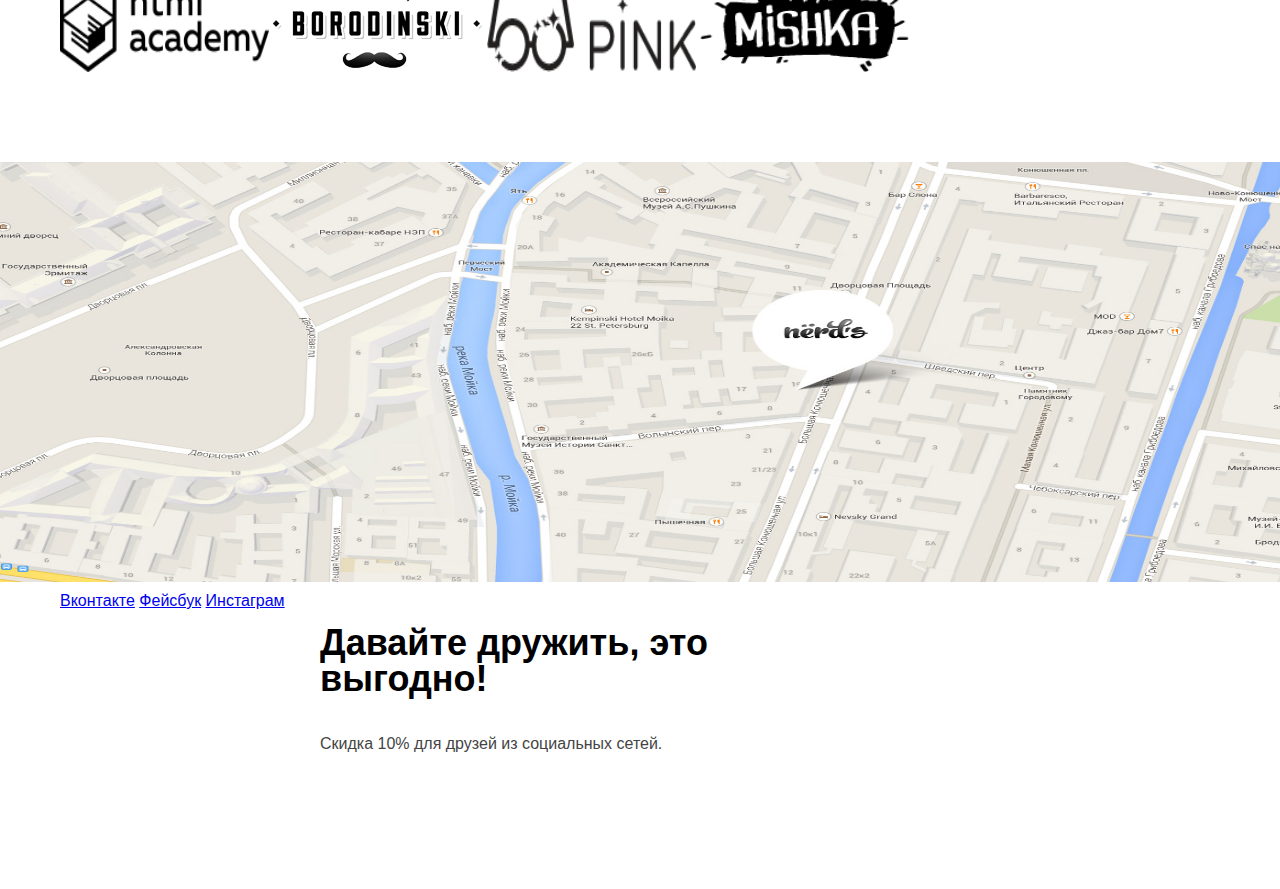
==== commit 4513c4c0: "консультация 06.05.2017" ====
--- a/index.html
+++ b/index.html
@@ -12,8 +12,8 @@
         <div class="container">
           <div class="main-header-top clearfix">
             
-            <div class="catalog-logo">
-              <img class="slider-img" src="img/nerds-logo.png" width="160" height="65" alt="Дизайн студия «Нердс»">
+            <div class="header-logo">
+              <img  src="img/nerds-logo.png" width="160" height="65" alt="Дизайн студия «Нердс»">
             </div>
 
             <nav class="main-navigation"> 
@@ -42,18 +42,16 @@
              <div class="header-slider slider">  <!--нужна ли эта обвертка-->
               <div class="slider-item clearfix">
                 <div class="slider-text"> 
-                  <span class="index-content-title" >Долго, дорого, <br> скрупулезно.</span>
-                  <span class="" >Математически выверенный дизайн <br>  для вашего сайта или мобильного приложения</span>
+                  <p class="slider-title" >Долго, дорого, <br> скрупулезно.</p>
+                  <p class="slider-sentence" >Математически выверенный дизайн <br>  для вашего сайта или мобильного приложения</p>
                   <a class="btn" href="#">УЗНАТЬ БОЛЬШЕ</a>                 
-                </div>
-                <div class="slider-img">
-                  <img src="img/slide1.png" width="760" height="431" alt="Дизайн студия «Нердс»">
-                </div>
+                </div>                
+                <img  class="slider-img" src="img/slide1.png" width="698" height="413" alt="Дизайн студия «Нердс»" >                 
               </div> 
 
               <!-- <div class="slider-item"> 
                 <div class="slider-text"> 
-                  <span class="index-content-title" >Любим математику <br> как никто другой</span>
+                  <span class="slider-title" >Любим математику <br> как никто другой</span>
                   <span class="" >Никакого креатива, только математические формулы  для <br> расчета идеальных пропорций</span>
                   <a class="btn" href="#">УЗНАТЬ БОЛЬШЕ</a>                 
                 </div>
@@ -64,7 +62,7 @@
 
               <div class="slider-item">
                 <div class="slider-text"> 
-                  <span class="index-content-title" >Только ночь, <br> только хардкор</span>
+                  <span class="slider-title" >Только ночь, <br> только хардкор</span>
                   <span class="" >Работать днем, как все? Мы против этого. <br> Ближе к полуночи работа только начинается</span>
                   <a class="btn" href="#">УЗНАТЬ БОЛЬШЕ</a>                 
                 </div>
@@ -89,19 +87,21 @@
             <img src="img/illustration-1.jpg"  width="300" height="146" alt="Веб-сайты" >
             <h2 class="features-title">Веб-сайты</h2>
             <p class="features-content">Мир никогда не будет прежним после того как увидит ваш сайт!</p> 
-            <a class="btn" href="#">ЗАКАЗАТЬ</a>
-          </div>
+            <a class="btn btn-pink" href="#">ЗАКАЗАТЬ</a>
+          </div>
+
           <div class="features-item">
             <img src="img/illustration-2.jpg"  width="300" height="146" alt="Приложения" >
             <h2 class="features-title">Приложения</h2>
             <p class="features-content">Покорите топ-10 приложений в AppStore и Google Play</p>
-            <a class="btn" href="#">ЗАКАЗАТЬ</a>
-          </div>
+            <a class="btn btn-green" href="#">ЗАКАЗАТЬ</a>
+          </div>
+
           <div class="features-item">
             <img src="img/illustration-3.jpg"  width="300" height="146" alt="Презентации" >
             <h2 class="features-title">Презентации</h2>
             <p class="features-content">Вы даже не подозреваете,  насколько вы изумительны!</p>
-            <a class="btn" href="#">ЗАКАЗАТЬ</a>
+            <a class="btn btn-yellow" href="#">ЗАКАЗАТЬ</a>
           </div>
          </div>
 
--- a/css/style.css
+++ b/css/style.css
@@ -10,20 +10,9 @@
 
 }
  
-.index-content-title {
-	font-size: 55px;
-	line-height: 55px;
-	color: rgb(0, 0, 0);
-	font-weight: medium;	
-}
-
-
-.features-title{
-	font-size: 24px; 
-	line-height: 30px;
-	color: rgb(0, 0, 0);
-	font-weight: bold;
-}
+
+
+
 
 .promotion-aboutus {
 	font-size: 45px; 
@@ -80,6 +69,13 @@
 .main-header {
 	background-color: #eeeeee; 	
 }
+
+.clearfix::after {
+	content: "";
+	display: table;
+	clear: both;
+}
+
 .container {
 	width: 1160px;
 	padding: 0px 20px;
@@ -90,33 +86,51 @@
 	padding-top: 50px;
 }
 
-.catalog-logo {
+.header-logo {
 	width: 160px;
 	float: left;
+	margin-right: 177px;
+}
+
+.main-navigation {
+	width: 623px;
+	float: left;
 	margin-right: 40px;
-}
-
-.main-navigation {
-	width: 760px;
-	float: left;
-	margin-top: 10px;
-}
+	margin-top: 25px;
+
+}
+
+.main-navigation ul {
+  margin-top: 17px;
+  margin: 0px;
+  padding: 0px;
+  
+  }
 
 .main-navigation li {
  	display: inline-block;
  	vertical-align: top;
     padding: 0;
-    margin: 0;
+    margin-left: 0px;
+    margin-right: 0px;
+}
+
+.main-navigation a {
+  padding-top: 2px;
+  padding-bottom: 10px;
+  padding-left: 23px;
+  padding-right: 19px;
+  
 }
 
 .main-navigation a,
 .header-basket     {              
-    display: block;
-    color: #000000;
+    color: rgb(0, 0, 0);
     text-transform: uppercase;
     line-height: 30px;
     font-weight: 500;
     text-decoration: none;
+    font-family: "Roboto", sans-serif;
 }
 
 .header-basket {
@@ -124,62 +138,77 @@
 	float: right;
 	text-align: right;
 	margin-top: 26px;
-    /*padding-right: 0;*/
-    /*margin-top: 17px;*/
-}
-
- /*a .header-basket:hover {
+}
+
+.main-navigation a:hover {
     color: #fb565a;
 }
 
-a .header-basket:active {
+/*не работает*/
+.main-navigation a:active {
     color: rgba(0, 0, 0, 30);
 }
 
-a .header-basket:visited {
-
-}*/
-
-.slider-img {
-	max-width:760px;
-	height: auto;
-}
-
-
-
-
-
-
-
-
-
-.clearfix::after {
-	content: "";
-	display: table;
-	clear: both;
-}
-
-.main-header-bottom {
-	width: 1160px;
-	/*min-height: 430px;*/
-
-}
+.header-basket:hover {
+    color: #fb565a;
+}
+
+/*не работает*/
+.header-basket:active {
+    color: rgba(0, 0, 0, 30);
+}
+
 
 .slider-text {
 	width: 400px;
 	float: left;
-	padding-top: 26px; /*Что то не верно в макете значение 87px*/
-
-}
+}
+
+.slider-title {
+	font-size: 55px;
+	line-height: 55px;
+	color: rgb(0, 0, 0);
+	font-weight: 500;
+	display: block;
+  	padding: 0;
+  	margin: 0;
+  	margin-top: 72px;	
+}
+
+.slider-sentence {
+	margin: 0;
+    padding: 0;
+    margin-top: 27px;
+}
+
+.slider-text .btn {
+  line-height: 18px;
+  font-weight: 500;
+  color: #ffffff;
+  text-transform: uppercase;
+  text-decoration: none;
+  width: 240px;  
+  background-color: #fb565a;
+  display: block;
+  text-align: center;  
+  margin: 0;
+  padding: 16px 0;
+  margin-top: 38px;
+  margin-bottom: 80px;
+  border-radius: 3px;
+}
+
+
 
 .slider-img {
-	width: 760px;
 	float: right;
+	max-width: 760px;
+	height: auto;
 	
 }
 
 .features {
-	padding-top: 80px; /*Что то не верно в макете значение 80px*/
+	padding-top: 80px; 
 	padding-bottom: 80px;
 }
 
@@ -190,8 +219,58 @@
 }
 
 .features-item:last-child {
-  margin-right: 60px;
-}
+    margin-right: 60px;
+}
+
+.features-title {
+	color: rgb(0, 0, 0);
+	font-weight: bold;
+    text-transform: uppercase;  
+  	margin: 0;
+ 	padding: 0;
+ 	margin-top: 18px; 	
+}
+
+.features-content {
+	font-size: 16px;
+    line-height: 24px;
+    font-weight: normal;
+    color: #283136;
+    margin: 0;
+    padding: 0;
+    margin-top: 20px;
+}
+
+
+.features-item .btn {
+	text-transform: uppercase;
+	text-decoration: none;
+	color: #ffffff;
+	margin-top: 32px;
+    display: block;
+    width: 82px;
+    line-height: 18px;
+    font-weight: bold;  
+    padding: 16px 39px;
+    border-radius: 3px;
+}	
+
+.btn-pink {
+	 background-color: #fb565a;
+
+}
+
+.btn-green {
+	 background-color: #00ca74;
+
+}
+
+.btn-yellow {
+	 background-color: #efc84a;
+
+}
+
+
 
 .promotion-row {
 	min-height: 265px;
